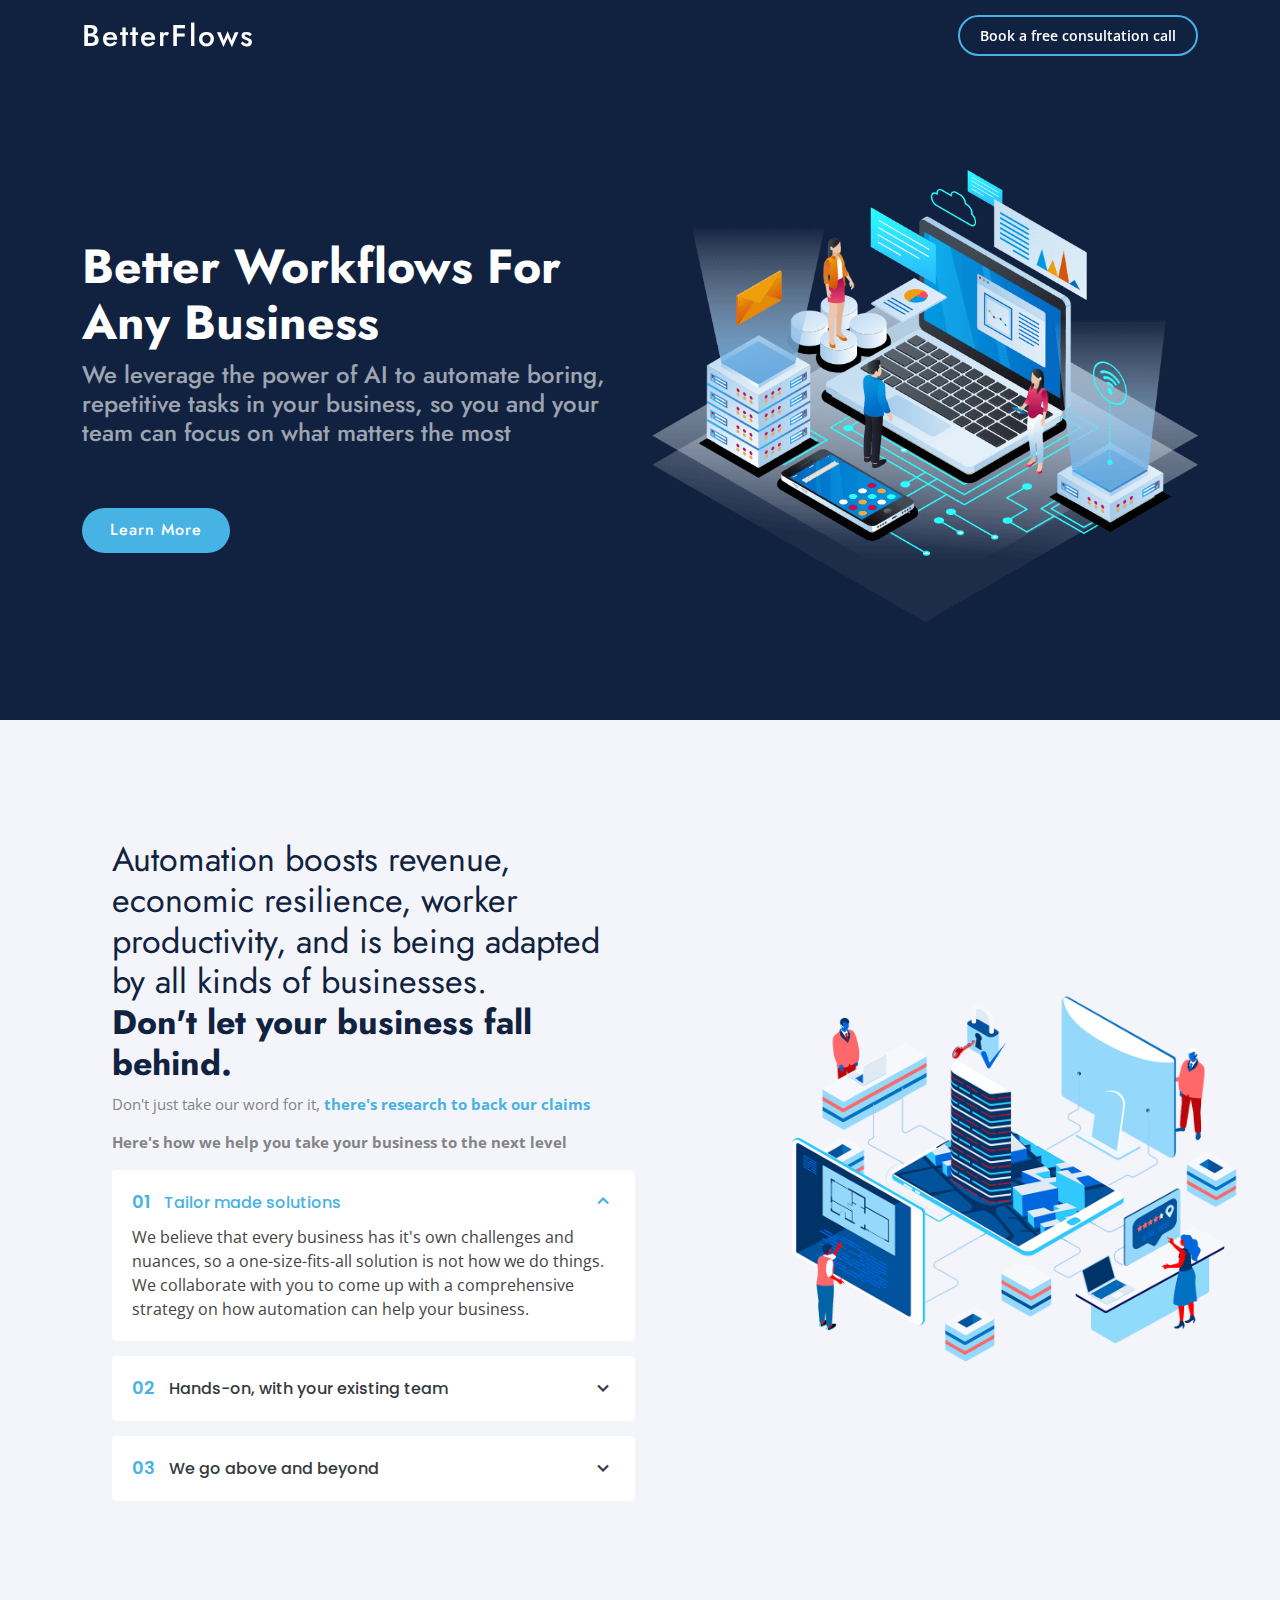
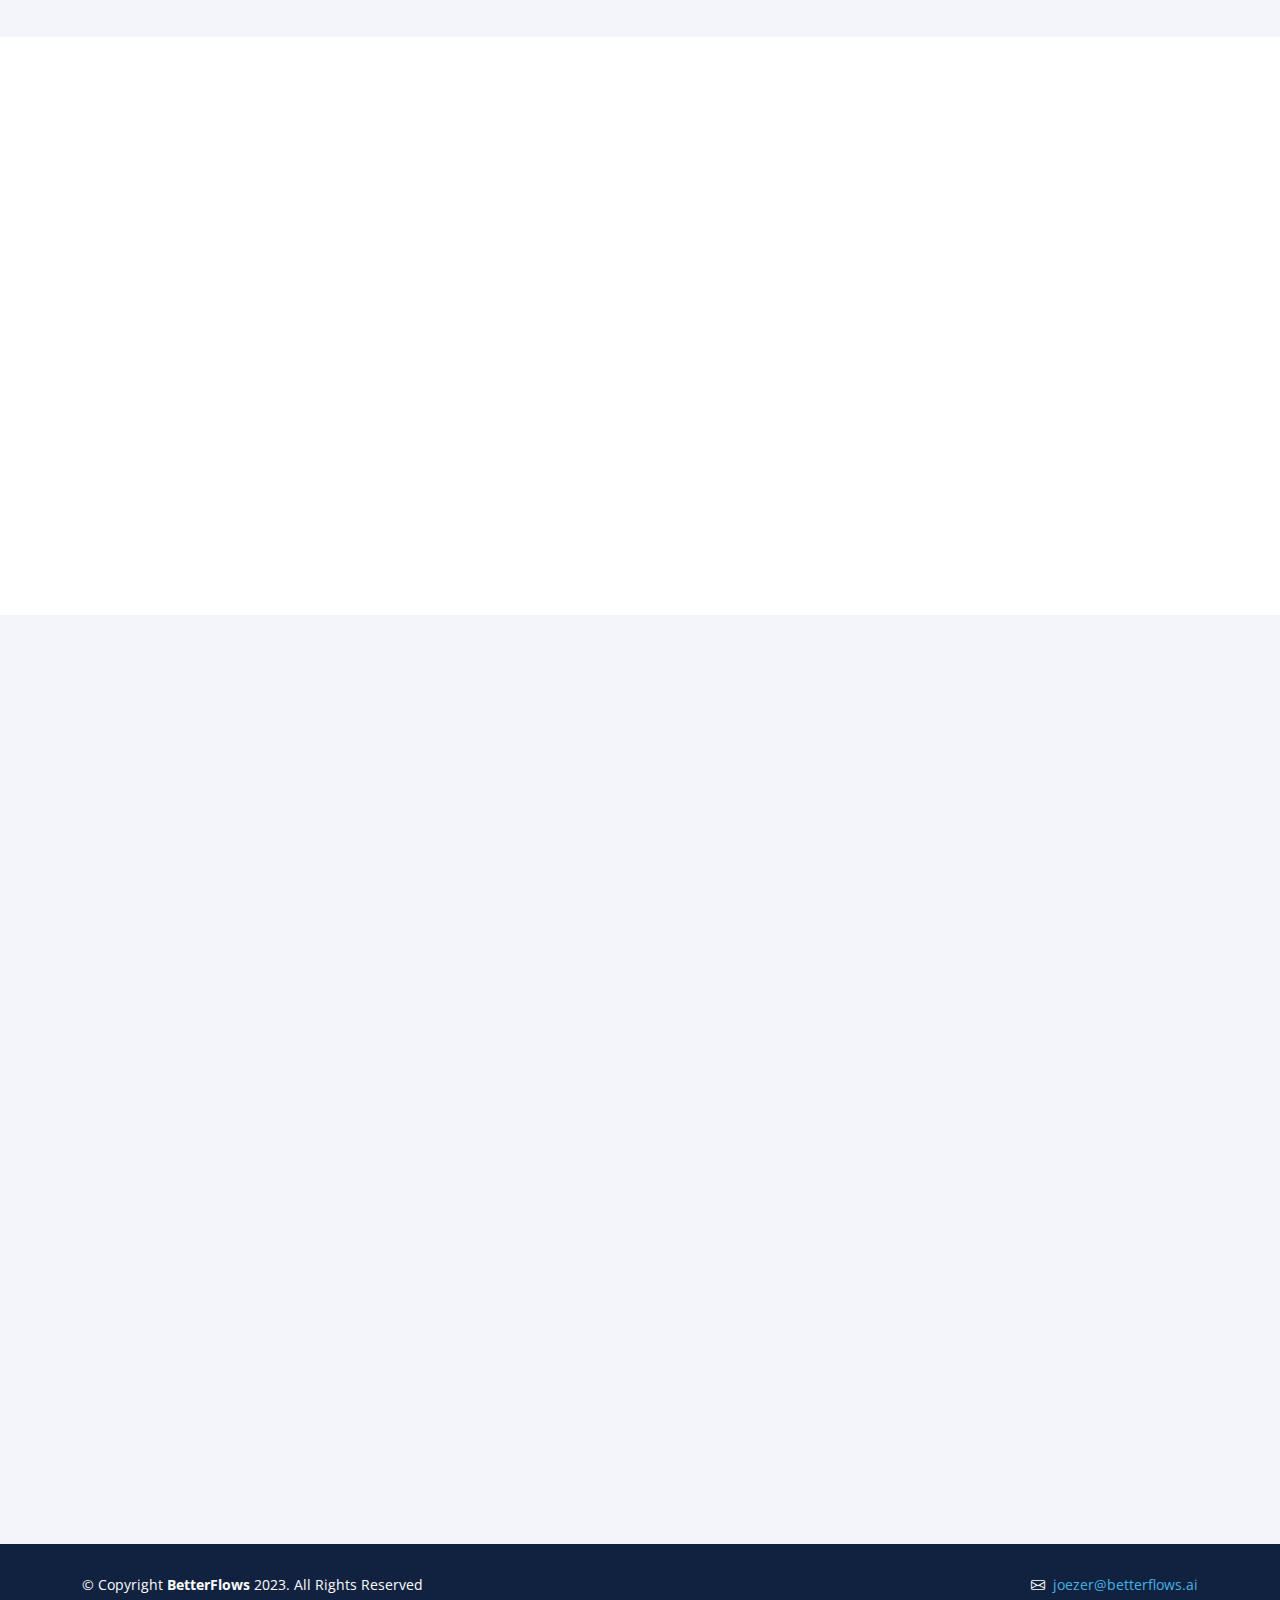
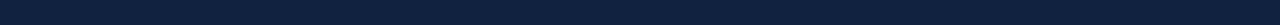
==== index.html @ c532c938 "init commit" ====
<!DOCTYPE html>
<html lang="en">

<head>
  <meta charset="utf-8">
  <meta content="width=device-width, initial-scale=1.0" name="viewport">

  <title>BetterFlows - Automation for every business</title>
  <meta content="" name="description">
  <meta content="" name="keywords">

  <!-- Favicons -->
  <link href="assets/img/favicon.png" rel="icon">
  <link href="assets/img/apple-touch-icon.png" rel="apple-touch-icon">

  <!-- Google Fonts -->
  <link href="https://fonts.googleapis.com/css?family=Open+Sans:300,300i,400,400i,600,600i,700,700i|Jost:300,300i,400,400i,500,500i,600,600i,700,700i|Poppins:300,300i,400,400i,500,500i,600,600i,700,700i" rel="stylesheet">

  <!-- Vendor CSS Files -->
  <link href="assets/vendor/aos/aos.css" rel="stylesheet">
  <link href="assets/vendor/bootstrap/css/bootstrap.min.css" rel="stylesheet">
  <link href="assets/vendor/bootstrap-icons/bootstrap-icons.css" rel="stylesheet">
  <link href="assets/vendor/boxicons/css/boxicons.min.css" rel="stylesheet">
  <link href="assets/vendor/glightbox/css/glightbox.min.css" rel="stylesheet">
  <link href="assets/vendor/remixicon/remixicon.css" rel="stylesheet">
  <link href="assets/vendor/swiper/swiper-bundle.min.css" rel="stylesheet">

  <!-- Template Main CSS File -->
  <link href="assets/css/style.css" rel="stylesheet">
</head>

<body>

  <!-- ======= Header ======= -->
  <header id="header" class="fixed-top ">
    <div class="container d-flex align-items-center">

      <h1 class="logo me-auto"><a href="index.html">BetterFlows</a></h1>
      <!-- Uncomment below if you prefer to use an image logo -->
      <!-- <a href="index.html" class="logo me-auto"><img src="assets/img/logo.png" alt="" class="img-fluid"></a>-->

      <nav id="navbar" class="navbar">
        <ul>
          <!-- <li><a class="nav-link scrollto active" href="#hero">Home</a></li> -->
          <!-- <li><a class="nav-link scrollto" href="#about">About</a></li> -->
          <!-- <li><a class="nav-link scrollto" href="#services">Services</a></li> -->
          <!-- <li><a class="nav-link   scrollto" href="#portfolio">Portfolio</a></li> -->
          <!-- <li><a class="nav-link scrollto" href="#team">Team</a></li> -->
          <!-- <li><a class="nav-link scrollto" href="#contact"></a></li> -->
          <li><a class="getstarted scrollto" href="#scheduleCall">Book a free consultation call</a></li>
        </ul>
        <i class="bi bi-list mobile-nav-toggle"></i>
      </nav><!-- .navbar -->

    </div>
  </header><!-- End Header -->

  <!-- ======= Hero Section ======= -->
  <section id="hero" class="d-flex align-items-center">

    <div class="container">
      <div class="row">
        <div class="col-lg-6 d-flex flex-column justify-content-center pt-4 pt-lg-0 order-2 order-lg-1" data-aos="fade-up" data-aos-delay="200">
          <h1>Better Workflows For Any Business</h1>
          <h2>We leverage the power of AI to automate boring, repetitive tasks in your business, so you and your team can focus on what matters the most</h2>
          <div class="d-flex justify-content-center justify-content-lg-start">
            <a href="#why-us" class="btn-get-started scrollto">Learn More</a>
            <!-- <a href="https://www.youtube.com/watch?v=jDDaplaOz7Q" class="glightbox btn-watch-video"><i class="bi bi-play-circle"></i><span>Watch Video</span></a> -->
          </div>
        </div>
        <div class="col-lg-6 order-1 order-lg-2 hero-img" data-aos="zoom-in" data-aos-delay="200">
          <img src="assets/img/hero-img.png" class="img-fluid animated" alt="">
        </div>
      </div>
    </div>

  </section><!-- End Hero -->

  <main id="main">
    <!-- ======= Why Us Section ======= -->
    <section id="why-us" class="why-us section-bg">
      <div class="container-fluid" data-aos="fade-up">

        <div class="row">

          <div class="col-lg-7 d-flex flex-column justify-content-center align-items-stretch  order-2 order-lg-1">

            <div class="content">
              <h3>
                Automation boosts revenue, economic resilience, worker productivity, and is being adapted by all kinds of businesses.
                <br />
                <strong>
                  Don't let your business fall behind.
                </strong>
              </h3>
              <p>
                  Don't just take our word for it, <strong><a target="_blank" href="https://www.businesswire.com/news/home/20211116005688/en/New-Study-Finds-Automation-Adds-195-Billion-to-Monthly-Business-Revenue-in-the-U.S.-and-%C2%A314-Billion-in-the-UK">there's research to back our claims</a></strong>
              </p>
              <p>
                <strong>
                  Here's how we help you take your business to the next level
                </strong>
              </p>
            </div>

            <div class="accordion-list">
              <ul>
                <li>
                  <a data-bs-toggle="collapse" class="collapse" data-bs-target="#accordion-list-1"><span>01</span> Tailor made solutions <i class="bx bx-chevron-down icon-show"></i><i class="bx bx-chevron-up icon-close"></i></a>
                  <div id="accordion-list-1" class="collapse show" data-bs-parent=".accordion-list">
                    <p>
                      We believe that every business has it's own challenges and nuances, so a one-size-fits-all solution is not how we do things. We collaborate with you to come up with a comprehensive strategy on how automation can help your business.
                    </p>
                  </div>
                </li>

                <li>
                  <a data-bs-toggle="collapse" data-bs-target="#accordion-list-2" class="collapsed"><span>02</span> Hands-on, with your existing team <i class="bx bx-chevron-down icon-show"></i><i class="bx bx-chevron-up icon-close"></i></a>
                  <div id="accordion-list-2" class="collapse" data-bs-parent=".accordion-list">
                    <p>
                      We are friendly and resourceful, and we will work with your team on addressing their day-to-day inefficiencies to build operational excellence.
                    </p>
                  </div>
                </li>

                <li>
                  <a data-bs-toggle="collapse" data-bs-target="#accordion-list-3" class="collapsed"><span>03</span> We go above and beyond <i class="bx bx-chevron-down icon-show"></i><i class="bx bx-chevron-up icon-close"></i></a>
                  <div id="accordion-list-3" class="collapse" data-bs-parent=".accordion-list">
                    <p>
                      We are not fazed by challenges, we love them. We dig deep into our chest of expertise and creativity to simplify and automate even the most tangled of workflows.
                    </p>
                  </div>
                </li>

                <!-- <li>
                  <a data-bs-toggle="collapse" data-bs-target="#accordion-list-3" class="collapsed"><span>03</span> We go above and beyond <i class="bx bx-chevron-down icon-show"></i><i class="bx bx-chevron-up icon-close"></i></a>
                  <div id="accordion-list-3" class="collapse" data-bs-parent=".accordion-list">
                    <p>
                      We are not fazed by challenges, we love them. And we will dig deep into our chest of expertise and creativity to solve even the most complex of problems that hinder your business' performance.
                    </p>
                  </div>
                </li> -->

              </ul>
            </div>

          </div>

          <div class="col-lg-5 align-items-stretch order-1 order-lg-2 img" style='background-image: url("assets/img/why-us.png");' data-aos="zoom-in" data-aos-delay="150">&nbsp;</div>
        </div>

      </div>
    </section><!-- End Why Us Section -->

    <!-- ======= Skills Section ======= -->
    <!-- <section id="skills" class="skills">
      <div class="container" data-aos="fade-up">

        <div class="row">
          <div class="col-lg-6 d-flex align-items-center" data-aos="fade-right" data-aos-delay="100">
            <img src="assets/img/skills.png" class="img-fluid" alt="">
          </div>
          <div class="col-lg-6 pt-4 pt-lg-0 content" data-aos="fade-left" data-aos-delay="100">
            <h3>Voluptatem dignissimos provident quasi corporis voluptates</h3>
            <p class="fst-italic">
              Lorem ipsum dolor sit amet, consectetur adipiscing elit, sed do eiusmod tempor incididunt ut labore et dolore
              magna aliqua.
            </p>

            <div class="skills-content">

              <div class="progress">
                <span class="skill">HTML <i class="val">100%</i></span>
                <div class="progress-bar-wrap">
                  <div class="progress-bar" role="progressbar" aria-valuenow="100" aria-valuemin="0" aria-valuemax="100"></div>
                </div>
              </div>

              <div class="progress">
                <span class="skill">CSS <i class="val">90%</i></span>
                <div class="progress-bar-wrap">
                  <div class="progress-bar" role="progressbar" aria-valuenow="90" aria-valuemin="0" aria-valuemax="100"></div>
                </div>
              </div>

              <div class="progress">
                <span class="skill">JavaScript <i class="val">75%</i></span>
                <div class="progress-bar-wrap">
                  <div class="progress-bar" role="progressbar" aria-valuenow="75" aria-valuemin="0" aria-valuemax="100"></div>
                </div>
              </div>

              <div class="progress">
                <span class="skill">Photoshop <i class="val">55%</i></span>
                <div class="progress-bar-wrap">
                  <div class="progress-bar" role="progressbar" aria-valuenow="55" aria-valuemin="0" aria-valuemax="100"></div>
                </div>
              </div>

            </div>

          </div>
        </div>

      </div>
    </section> -->
    <!-- End Skills Section -->

    <!-- ======= Services Section ======= -->
    <section id="services" class="services">
      <div class="container" data-aos="fade-up">

        <div class="section-title">
          <h2>Services</h2>
        </div>

        <div class="row">
          <div class="col-xl-3 col-md-6 d-flex align-items-stretch" data-aos="zoom-in" data-aos-delay="100">
            <div class="icon-box">
              <!-- <div class="icon"><i class="bx bxl-dribbble"></i></div> -->
              <h4 class="accent-text">Workflow Analysis & Optimization</h4>
              <p>We streamline complex workflows, identify bottlenecks, and implement customized automation solutions for increased efficiency.</p>
            </div>
          </div>

          <div class="col-xl-3 col-md-6 d-flex align-items-stretch mt-4 mt-md-0" data-aos="zoom-in" data-aos-delay="200">
            <div class="icon-box">
              <!-- <div class="icon"><i class="bx bx-file"></i></div> -->
              <h4 class="accent-text">Intelligent Process Automation (IPA)</h4>
              <p>We combine RPA and AI to create advanced bots capable of handling intricate tasks and data integration across multiple systems</p>
            </div>
          </div>

          <div class="col-xl-3 col-md-6 d-flex align-items-stretch mt-4 mt-xl-0" data-aos="zoom-in" data-aos-delay="400">
            <div class="icon-box">
              <!-- <div class="icon"><i class="bx bx-layer"></i></div> -->
              <h4 class="accent-text">Customer Engagement Automation</h4>
              <p>We enhance customer interactions and support through AI-powered chatbots, personalized messaging, and automated customer feedback systems</p>
            </div>
          </div>

          <div class="col-xl-3 col-md-6 d-flex align-items-stretch mt-4 mt-xl-0" data-aos="zoom-in" data-aos-delay="300">
            <div class="icon-box">
              <!-- <div class="icon"><i class="bx bx-tachometer"></i></div> -->
              <h4 class="accent-text">AI-Driven Customer Retention & Lead Generation</h4>
              <p>We leverage AI tools for personalized engagement and predictive analytics to retain customers and generate high-quality leads</p>
            </div>
          </div>

          <!-- <div class="col-xl-3 col-md-6 d-flex align-items-stretch mt-4 mt-xl-0" data-aos="zoom-in" data-aos-delay="300">
            <div class="icon-box">
              <div class="icon"><i class="bx bx-tachometer"></i></div>
              <h4><a href="">Workflow Monitoring & Maintenance</a></h4>
              <p>Provide ongoing support to ensure error-free automation, proactive issue detection, and adaptation to evolving business needs</p>
            </div>
          </div> -->

        </div>

      </div>
    </section><!-- End Services Section -->

    <!-- ======= Contact Section ======= -->
    <section id="scheduleCall" class="contact section-bg">
      <div class="container" data-aos="fade-up">

        <div class="section-title">
          <h2>Schedule a free call with us</h2>
          <p></p>
        </div>

        <div class="row">
          <!-- Calendly inline widget begin -->
            <div class="calendly-inline-widget" data-url="https://calendly.com/d/2qz-kwc-2bn/free-30-min-strategic-consultation?hide_gdpr_banner=1" style="min-width:320px;height:700px;"></div>
            <script type="text/javascript" src="https://assets.calendly.com/assets/external/widget.js" async></script>
          <!-- Calendly inline widget end -->
          <!-- <div class="col-lg-5 d-flex align-items-stretch">
            <div class="info">
              <div class="address">
                <i class="bi bi-geo-alt"></i>
                <h4>Location:</h4>
                <p>A108 Adam Street, New York, NY 535022</p>
              </div>

              <div class="email">
                <i class="bi bi-envelope"></i>
                <h4>Email:</h4>
                <p>info@example.com</p>
              </div>

              <div class="phone">
                <i class="bi bi-phone"></i>
                <h4>Call:</h4>
                <p>+1 5589 55488 55s</p>
              </div>

              <iframe src="https://www.google.com/maps/embed?pb=!1m14!1m8!1m3!1d12097.433213460943!2d-74.0062269!3d40.7101282!3m2!1i1024!2i768!4f13.1!3m3!1m2!1s0x0%3A0xb89d1fe6bc499443!2sDowntown+Conference+Center!5e0!3m2!1smk!2sbg!4v1539943755621" frameborder="0" style="border:0; width: 100%; height: 290px;" allowfullscreen></iframe>
            </div>

          </div> -->

          <!-- <div class="col-lg-7 mt-5 mt-lg-0 d-flex align-items-stretch">
            <form action="forms/contact.php" method="post" role="form" class="php-email-form">
              <div class="row">
                <div class="form-group col-md-6">
                  <label for="name">Your Name</label>
                  <input type="text" name="name" class="form-control" id="name" required>
                </div>
                <div class="form-group col-md-6">
                  <label for="name">Your Email</label>
                  <input type="email" class="form-control" name="email" id="email" required>
                </div>
              </div>
              <div class="form-group">
                <label for="name">Subject</label>
                <input type="text" class="form-control" name="subject" id="subject" required>
              </div>
              <div class="form-group">
                <label for="name">Message</label>
                <textarea class="form-control" name="message" rows="10" required></textarea>
              </div>
              <div class="my-3">
                <div class="loading">Loading</div>
                <div class="error-message"></div>
                <div class="sent-message">Your message has been sent. Thank you!</div>
              </div>
              <div class="text-center"><button type="submit">Send Message</button></div>
            </form>
          </div> -->

        </div>

      </div>
    </section>
    <!-- End Contact Section -->

  </main><!-- End #main -->

  <!-- ======= Footer ======= -->
  <footer id="footer">

    <!-- <div class="footer-newsletter">
      <div class="container">
        <div class="row justify-content-center">
          <div class="col-lg-6">
            <h4>Join Our Newsletter</h4>
            <p>Tamen quem nulla quae legam multos aute sint culpa legam noster magna</p>
            <form action="" method="post">
              <input type="email" name="email"><input type="submit" value="Subscribe">
            </form>
          </div>
        </div>
      </div>
    </div>

    <div class="footer-top">
      <div class="container">
        <div class="row">

          <div class="col-lg-3 col-md-6 footer-contact">
            <h3>BetterFlows</h3>
            <p>
              A108 Adam Street <br>
              New York, NY 535022<br>
              United States <br><br>
              <strong>Phone:</strong> +1 5589 55488 55<br>
              <strong>Email:</strong> info@example.com<br>
            </p>
          </div>

          <div class="col-lg-3 col-md-6 footer-links">
            <h4>Useful Links</h4>
            <ul>
              <li><i class="bx bx-chevron-right"></i> <a href="#">Home</a></li>
              <li><i class="bx bx-chevron-right"></i> <a href="#">About us</a></li>
              <li><i class="bx bx-chevron-right"></i> <a href="#">Services</a></li>
              <li><i class="bx bx-chevron-right"></i> <a href="#">Terms of service</a></li>
              <li><i class="bx bx-chevron-right"></i> <a href="#">Privacy policy</a></li>
            </ul>
          </div>

          <div class="col-lg-3 col-md-6 footer-links">
            <h4>Our Services</h4>
            <ul>
              <li><i class="bx bx-chevron-right"></i> <a href="#">Web Design</a></li>
              <li><i class="bx bx-chevron-right"></i> <a href="#">Web Development</a></li>
              <li><i class="bx bx-chevron-right"></i> <a href="#">Product Management</a></li>
              <li><i class="bx bx-chevron-right"></i> <a href="#">Marketing</a></li>
              <li><i class="bx bx-chevron-right"></i> <a href="#">Graphic Design</a></li>
            </ul>
          </div>

          <div class="col-lg-3 col-md-6 footer-links">
            <h4>Our Social Networks</h4>
            <p>Cras fermentum odio eu feugiat lide par naso tierra videa magna derita valies</p>
            <div class="social-links mt-3">
              <a href="#" class="twitter"><i class="bx bxl-twitter"></i></a>
              <a href="#" class="facebook"><i class="bx bxl-facebook"></i></a>
              <a href="#" class="instagram"><i class="bx bxl-instagram"></i></a>
              <a href="#" class="google-plus"><i class="bx bxl-skype"></i></a>
              <a href="#" class="linkedin"><i class="bx bxl-linkedin"></i></a>
            </div>
          </div>

        </div>
      </div>
    </div> -->

    <div class="container footer-bottom">
      <div class="copyright">
        &copy; Copyright <strong><span>BetterFlows</span></strong> 2023. All Rights Reserved
      </div>
      <div>
        <i class="bi bi-envelope"></i>&nbsp;
        <a href="mailto:joezer@betterflows.ai">joezer@betterflows.ai</a>
      </div>
    </div>
  </footer><!-- End Footer -->

  <div id="preloader"></div>
  <!-- <a href="#" class="back-to-top d-flex align-items-center justify-content-center"><i class="bi bi-arrow-up-short"></i></a> -->

  <!-- Vendor JS Files -->
  <script src="assets/vendor/aos/aos.js"></script>
  <script src="assets/vendor/bootstrap/js/bootstrap.bundle.min.js"></script>
  <script src="assets/vendor/glightbox/js/glightbox.min.js"></script>
  <script src="assets/vendor/isotope-layout/isotope.pkgd.min.js"></script>
  <script src="assets/vendor/swiper/swiper-bundle.min.js"></script>
  <script src="assets/vendor/waypoints/noframework.waypoints.js"></script>
  <script src="assets/vendor/php-email-form/validate.js"></script>

  <!-- Template Main JS File -->
  <script src="assets/js/main.js"></script>

</body>

</html>
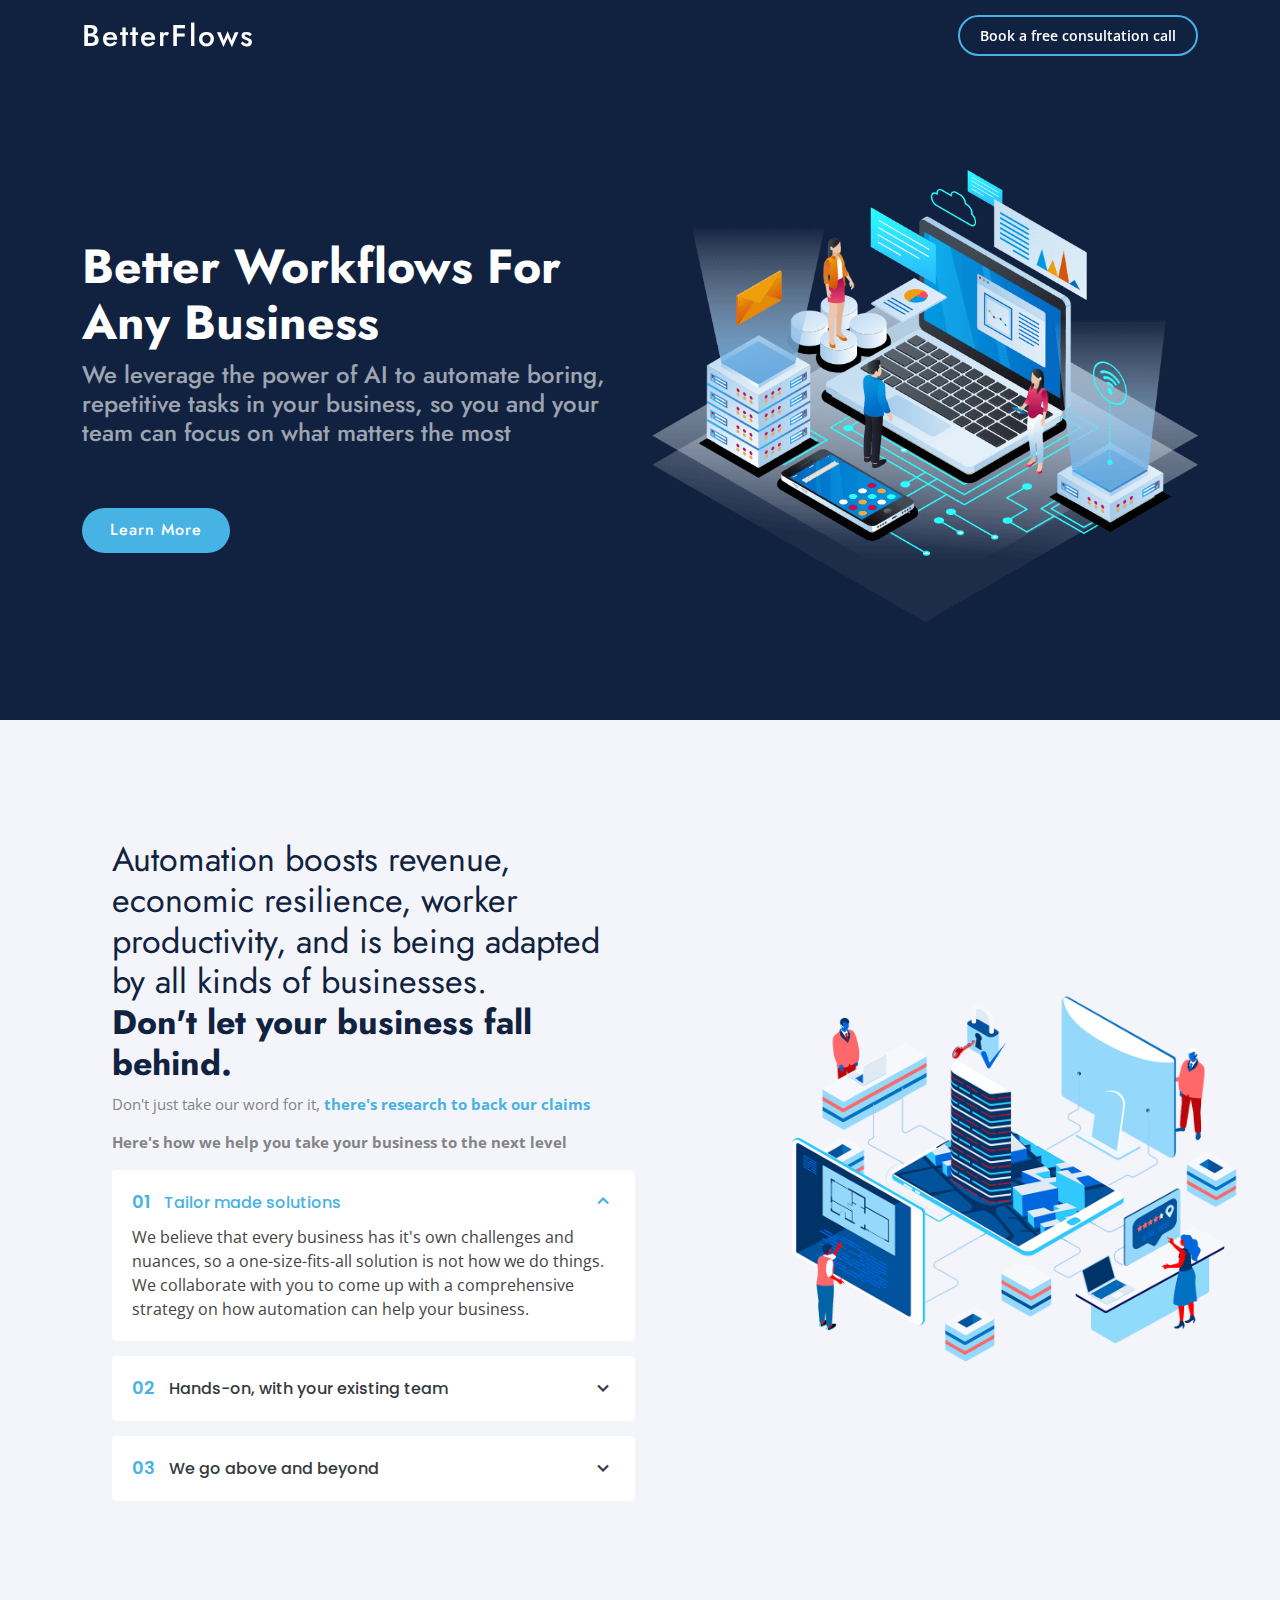
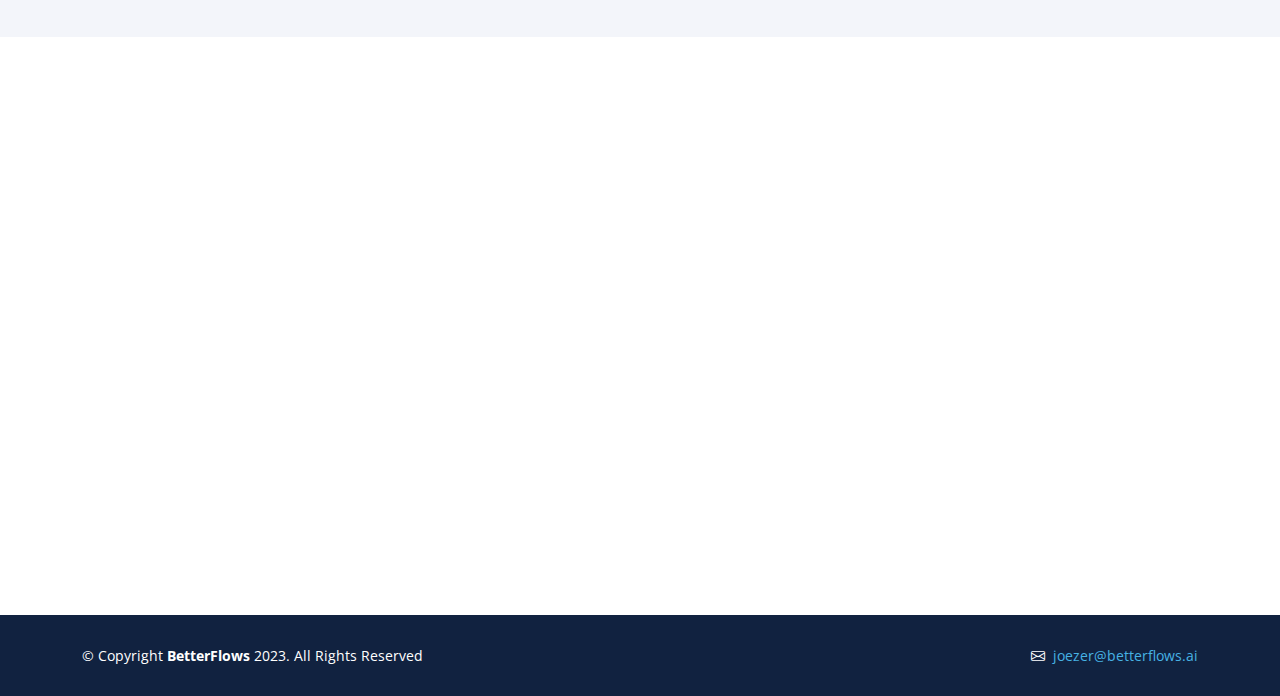
==== commit ac9e2949: "remove calendly plugin" ====
--- a/index.html
+++ b/index.html
@@ -118,7 +118,7 @@
                   <a data-bs-toggle="collapse" data-bs-target="#accordion-list-2" class="collapsed"><span>02</span> Hands-on, with your existing team <i class="bx bx-chevron-down icon-show"></i><i class="bx bx-chevron-up icon-close"></i></a>
                   <div id="accordion-list-2" class="collapse" data-bs-parent=".accordion-list">
                     <p>
-                      We are friendly and resourceful, and we will work with your team on addressing their day-to-day inefficiencies to build operational excellence.
+                      We are friendly and resourceful, and we will work with your team to identify and address redundant and time consuming tasks to build operational excellence.
                     </p>
                   </div>
                 </li>
@@ -261,77 +261,7 @@
     </section><!-- End Services Section -->
 
     <!-- ======= Contact Section ======= -->
-    <section id="scheduleCall" class="contact section-bg">
-      <div class="container" data-aos="fade-up">
-
-        <div class="section-title">
-          <h2>Schedule a free call with us</h2>
-          <p></p>
-        </div>
-
-        <div class="row">
-          <!-- Calendly inline widget begin -->
-            <div class="calendly-inline-widget" data-url="https://calendly.com/d/2qz-kwc-2bn/free-30-min-strategic-consultation?hide_gdpr_banner=1" style="min-width:320px;height:700px;"></div>
-            <script type="text/javascript" src="https://assets.calendly.com/assets/external/widget.js" async></script>
-          <!-- Calendly inline widget end -->
-          <!-- <div class="col-lg-5 d-flex align-items-stretch">
-            <div class="info">
-              <div class="address">
-                <i class="bi bi-geo-alt"></i>
-                <h4>Location:</h4>
-                <p>A108 Adam Street, New York, NY 535022</p>
-              </div>
-
-              <div class="email">
-                <i class="bi bi-envelope"></i>
-                <h4>Email:</h4>
-                <p>info@example.com</p>
-              </div>
-
-              <div class="phone">
-                <i class="bi bi-phone"></i>
-                <h4>Call:</h4>
-                <p>+1 5589 55488 55s</p>
-              </div>
-
-              <iframe src="https://www.google.com/maps/embed?pb=!1m14!1m8!1m3!1d12097.433213460943!2d-74.0062269!3d40.7101282!3m2!1i1024!2i768!4f13.1!3m3!1m2!1s0x0%3A0xb89d1fe6bc499443!2sDowntown+Conference+Center!5e0!3m2!1smk!2sbg!4v1539943755621" frameborder="0" style="border:0; width: 100%; height: 290px;" allowfullscreen></iframe>
-            </div>
-
-          </div> -->
-
-          <!-- <div class="col-lg-7 mt-5 mt-lg-0 d-flex align-items-stretch">
-            <form action="forms/contact.php" method="post" role="form" class="php-email-form">
-              <div class="row">
-                <div class="form-group col-md-6">
-                  <label for="name">Your Name</label>
-                  <input type="text" name="name" class="form-control" id="name" required>
-                </div>
-                <div class="form-group col-md-6">
-                  <label for="name">Your Email</label>
-                  <input type="email" class="form-control" name="email" id="email" required>
-                </div>
-              </div>
-              <div class="form-group">
-                <label for="name">Subject</label>
-                <input type="text" class="form-control" name="subject" id="subject" required>
-              </div>
-              <div class="form-group">
-                <label for="name">Message</label>
-                <textarea class="form-control" name="message" rows="10" required></textarea>
-              </div>
-              <div class="my-3">
-                <div class="loading">Loading</div>
-                <div class="error-message"></div>
-                <div class="sent-message">Your message has been sent. Thank you!</div>
-              </div>
-              <div class="text-center"><button type="submit">Send Message</button></div>
-            </form>
-          </div> -->
-
-        </div>
-
-      </div>
-    </section>
+    
     <!-- End Contact Section -->
 
   </main><!-- End #main -->
@@ -434,4 +364,4 @@
 
 </body>
 
-</html>+</html>
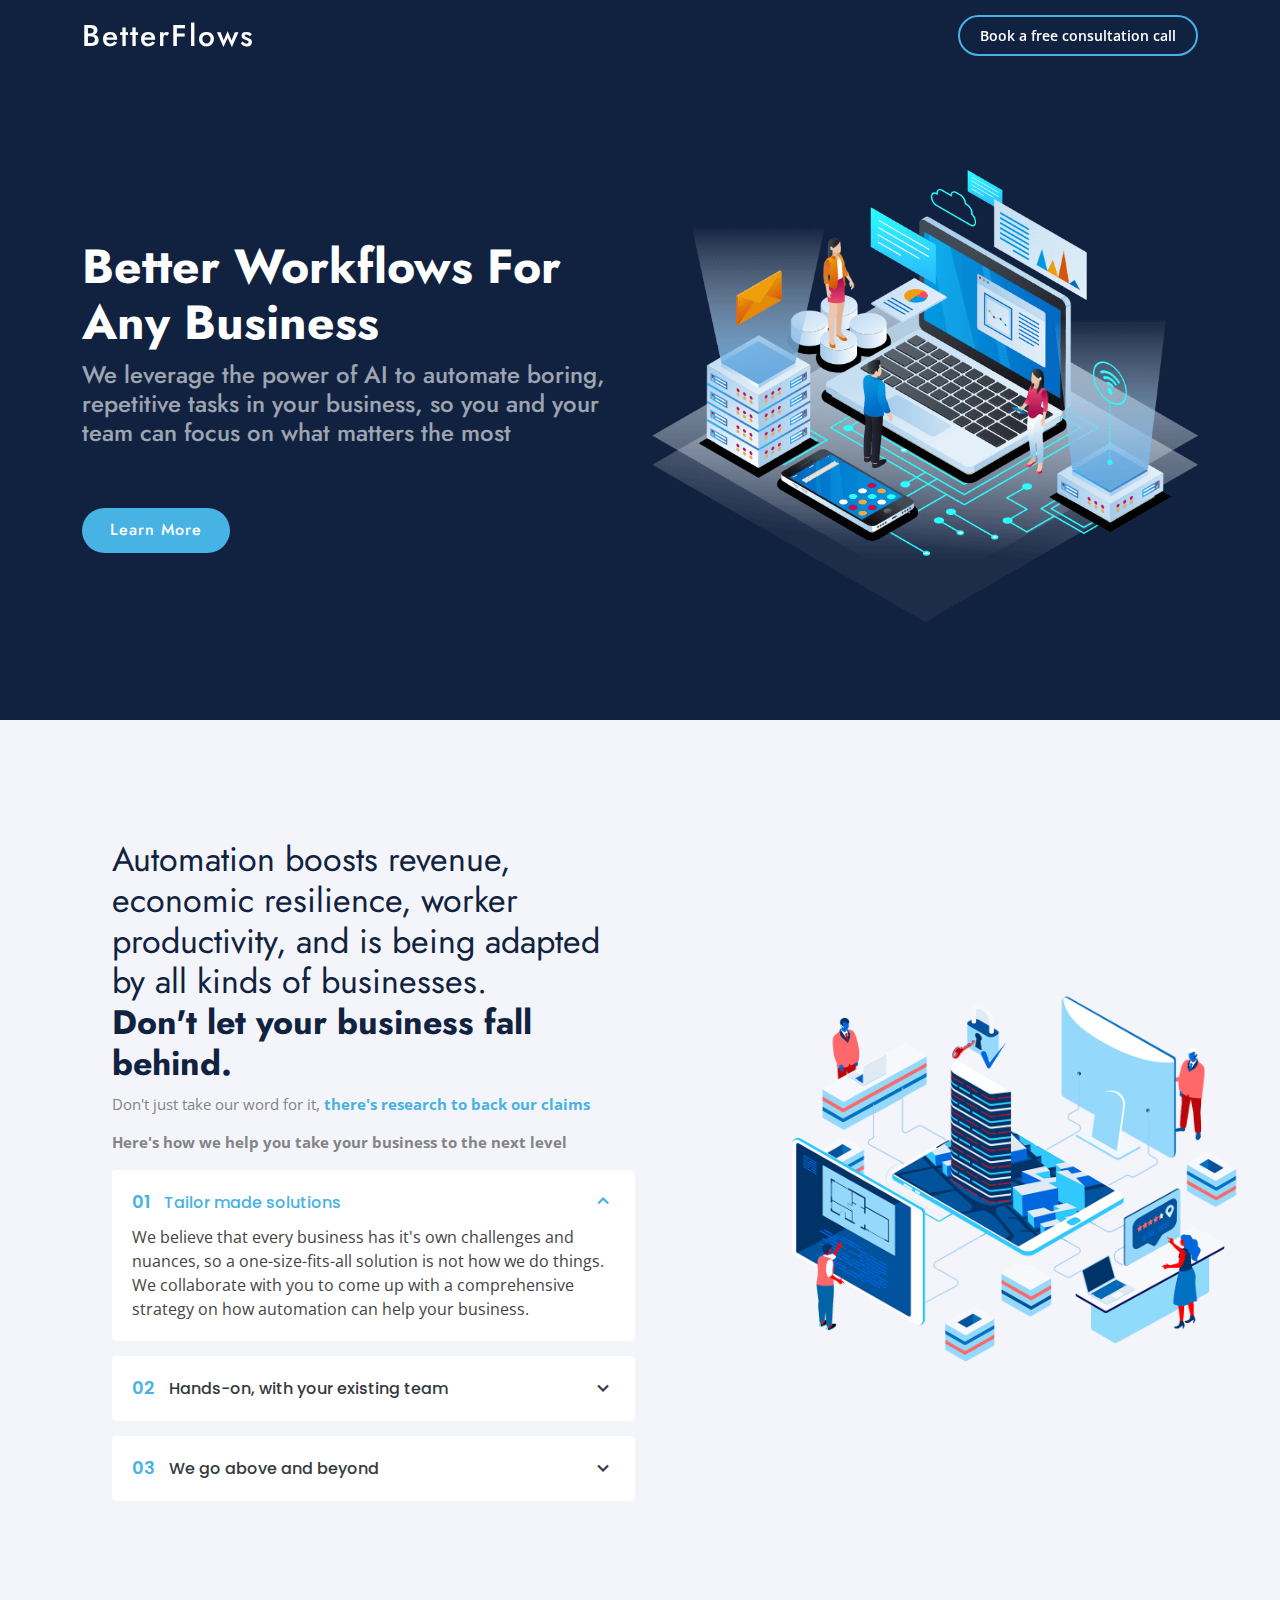
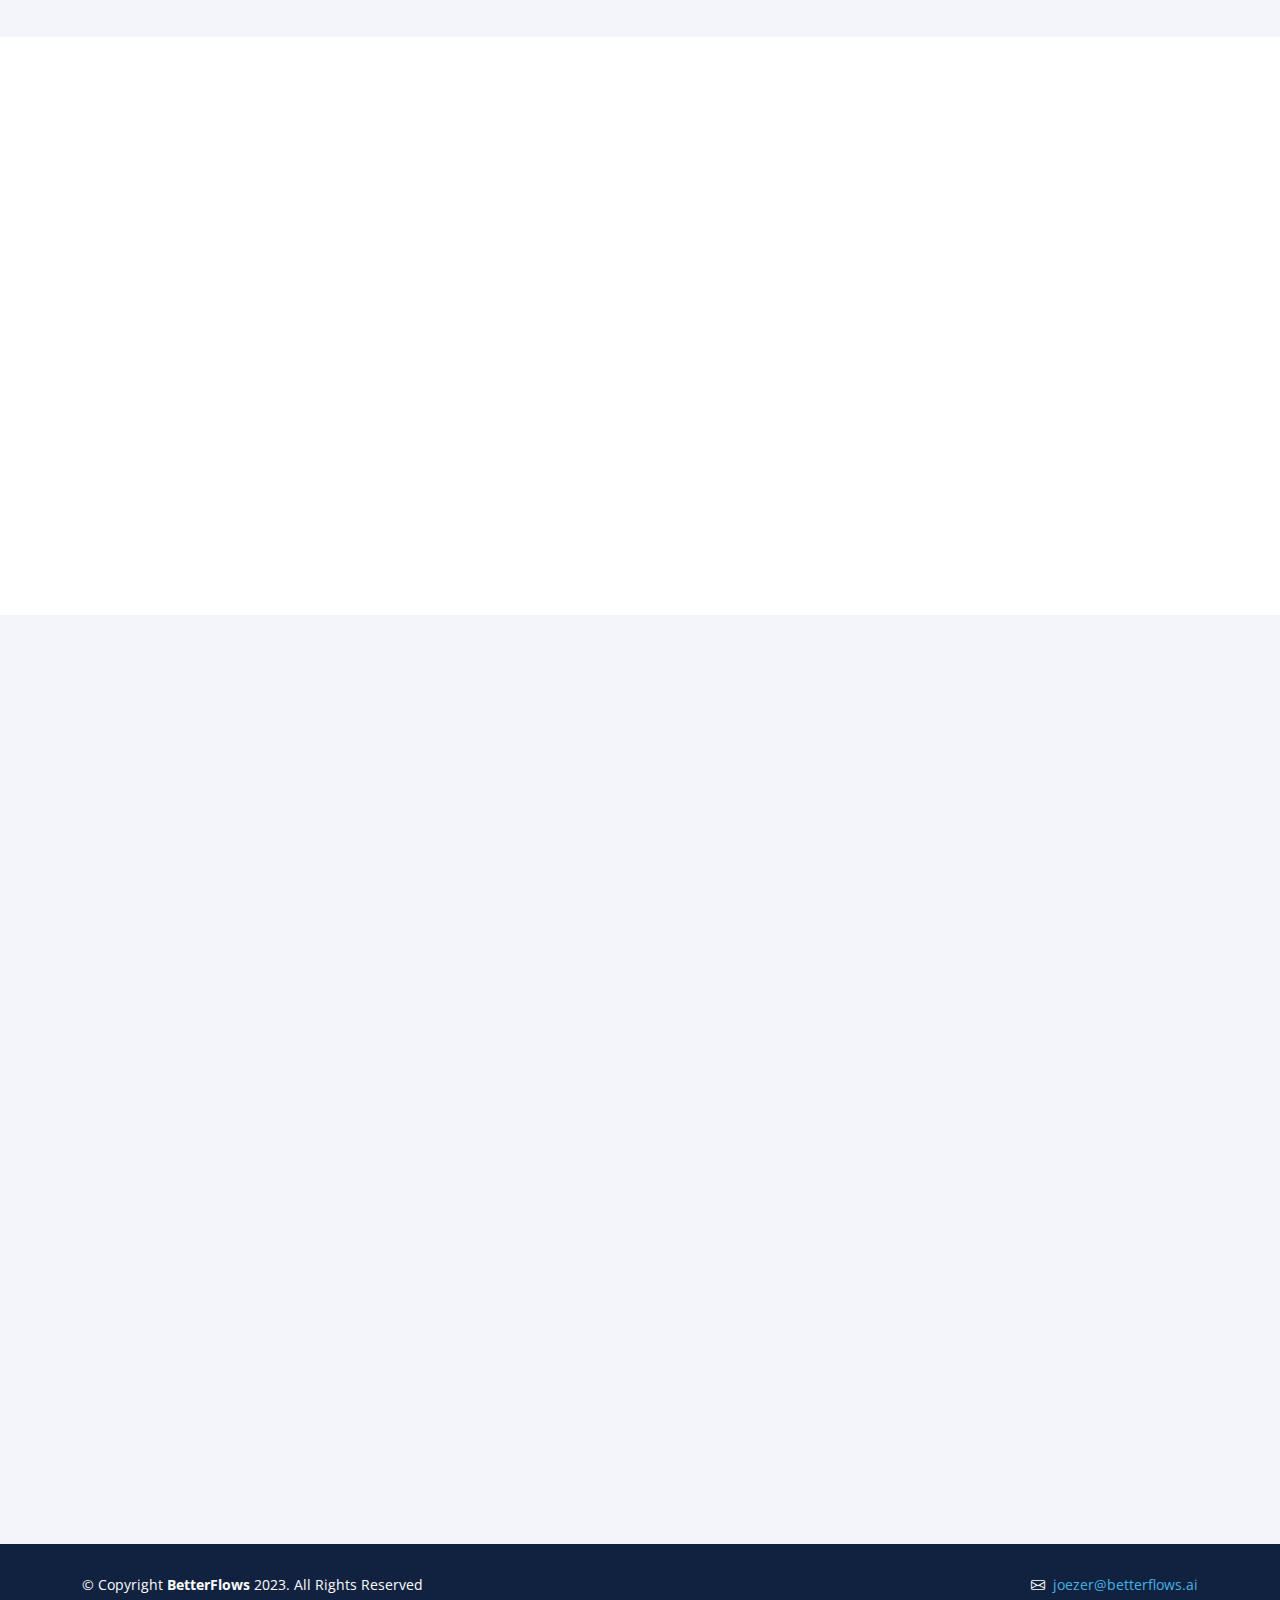
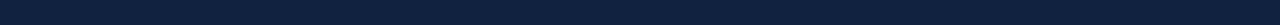
==== commit e7421634: "add calendly back" ====
--- a/index.html
+++ b/index.html
@@ -261,7 +261,73 @@
     </section><!-- End Services Section -->
 
     <!-- ======= Contact Section ======= -->
-    
+    <section id="scheduleCall" class="contact section-bg">
+      <div class="container" data-aos="fade-up">
+
+        <div class="section-title">
+          <h2>Schedule a free call with us</h2>
+          <p></p>
+        </div>
+
+        <div class="row">
+          <!-- Calendly inline widget begin -->
+            <div class="calendly-inline-widget" data-url="https://calendly.com/d/2qz-kwc-2bn/free-30-min-strategic-consultation?hide_gdpr_banner=1" style="min-width:320px;height:700px;"></div>
+            <script type="text/javascript" src="https://assets.calendly.com/assets/external/widget.js" async></script>
+          <!-- Calendly inline widget end -->
+          <!-- <div class="col-lg-5 d-flex align-items-stretch">
+            <div class="info">
+              <div class="address">
+                <i class="bi bi-geo-alt"></i>
+                <h4>Location:</h4>
+                <p>A108 Adam Street, New York, NY 535022</p>
+              </div>
+              <div class="email">
+                <i class="bi bi-envelope"></i>
+                <h4>Email:</h4>
+                <p>info@example.com</p>
+              </div>
+              <div class="phone">
+                <i class="bi bi-phone"></i>
+                <h4>Call:</h4>
+                <p>+1 5589 55488 55s</p>
+              </div>
+              <iframe src="https://www.google.com/maps/embed?pb=!1m14!1m8!1m3!1d12097.433213460943!2d-74.0062269!3d40.7101282!3m2!1i1024!2i768!4f13.1!3m3!1m2!1s0x0%3A0xb89d1fe6bc499443!2sDowntown+Conference+Center!5e0!3m2!1smk!2sbg!4v1539943755621" frameborder="0" style="border:0; width: 100%; height: 290px;" allowfullscreen></iframe>
+            </div>
+          </div> -->
+
+          <!-- <div class="col-lg-7 mt-5 mt-lg-0 d-flex align-items-stretch">
+            <form action="forms/contact.php" method="post" role="form" class="php-email-form">
+              <div class="row">
+                <div class="form-group col-md-6">
+                  <label for="name">Your Name</label>
+                  <input type="text" name="name" class="form-control" id="name" required>
+                </div>
+                <div class="form-group col-md-6">
+                  <label for="name">Your Email</label>
+                  <input type="email" class="form-control" name="email" id="email" required>
+                </div>
+              </div>
+              <div class="form-group">
+                <label for="name">Subject</label>
+                <input type="text" class="form-control" name="subject" id="subject" required>
+              </div>
+              <div class="form-group">
+                <label for="name">Message</label>
+                <textarea class="form-control" name="message" rows="10" required></textarea>
+              </div>
+              <div class="my-3">
+                <div class="loading">Loading</div>
+                <div class="error-message"></div>
+                <div class="sent-message">Your message has been sent. Thank you!</div>
+              </div>
+              <div class="text-center"><button type="submit">Send Message</button></div>
+            </form>
+          </div> -->
+
+        </div>
+
+      </div>
+    </section>
     <!-- End Contact Section -->
 
   </main><!-- End #main -->
